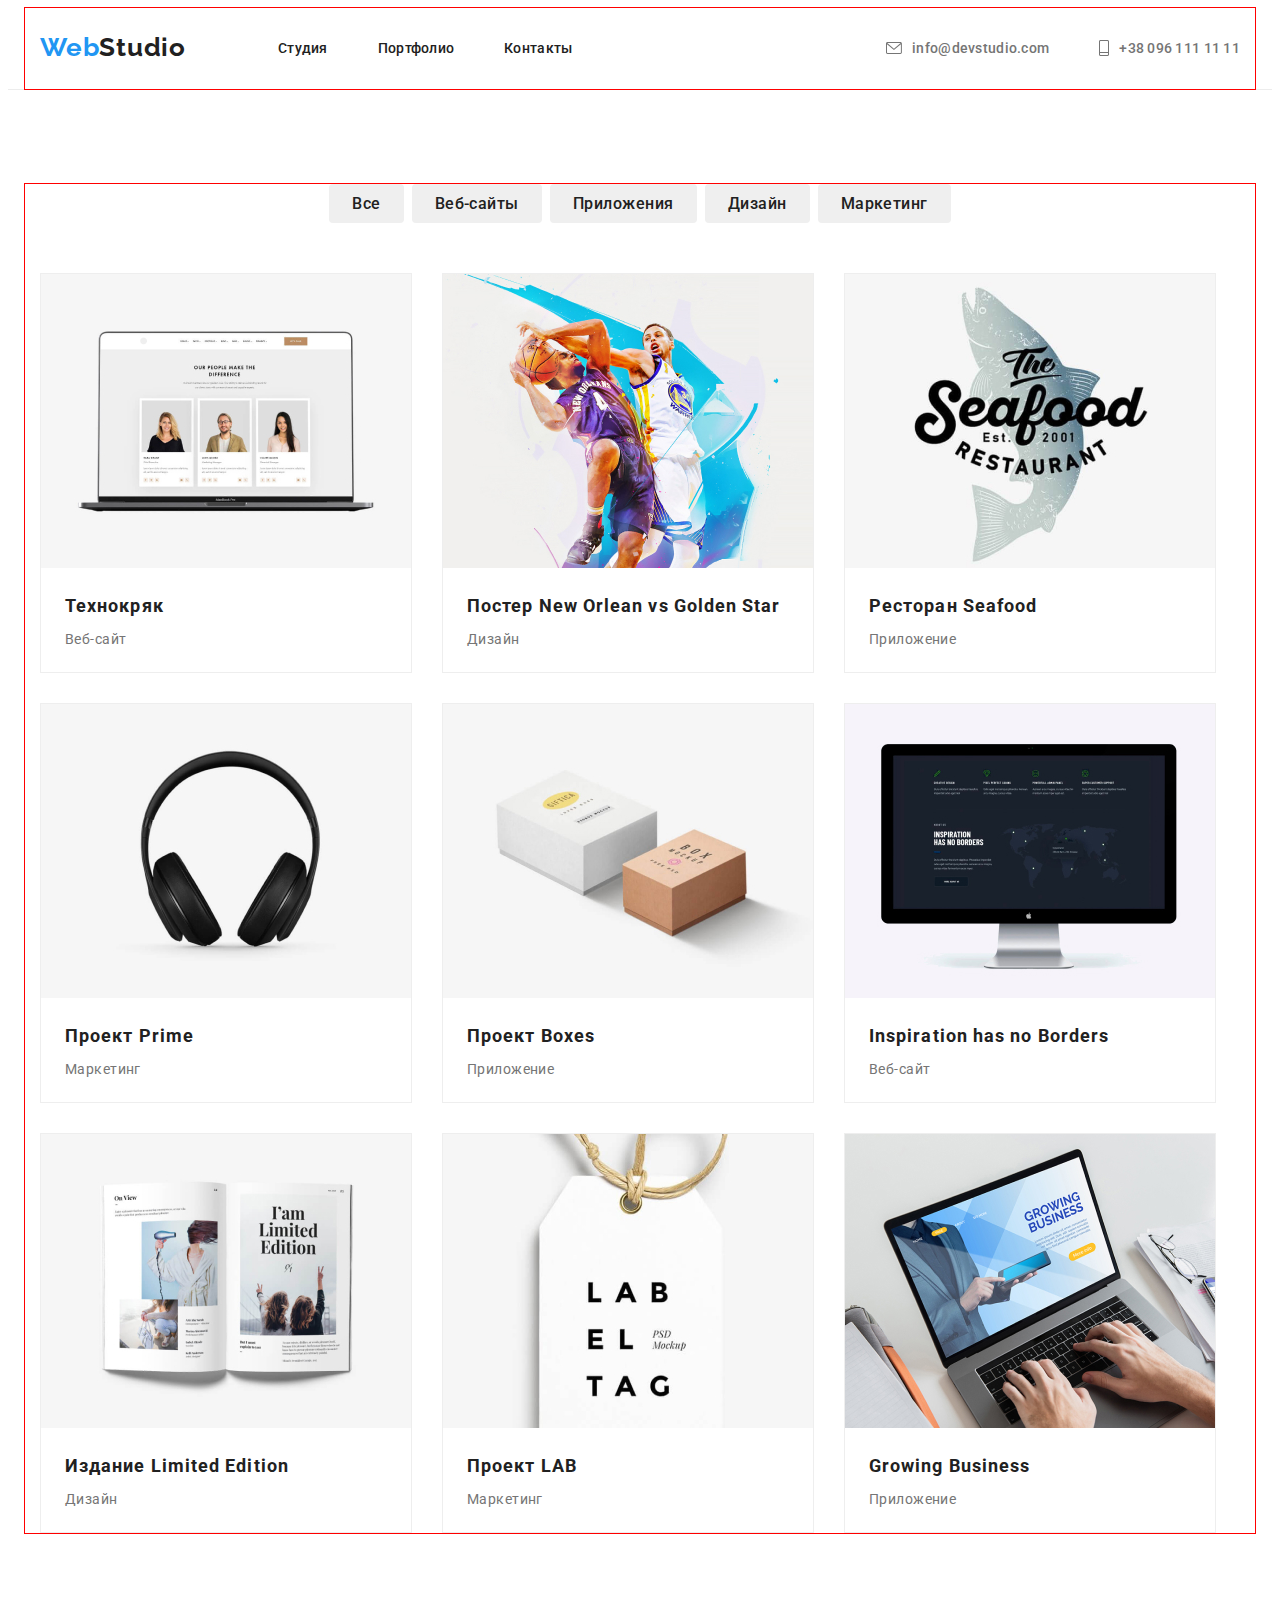
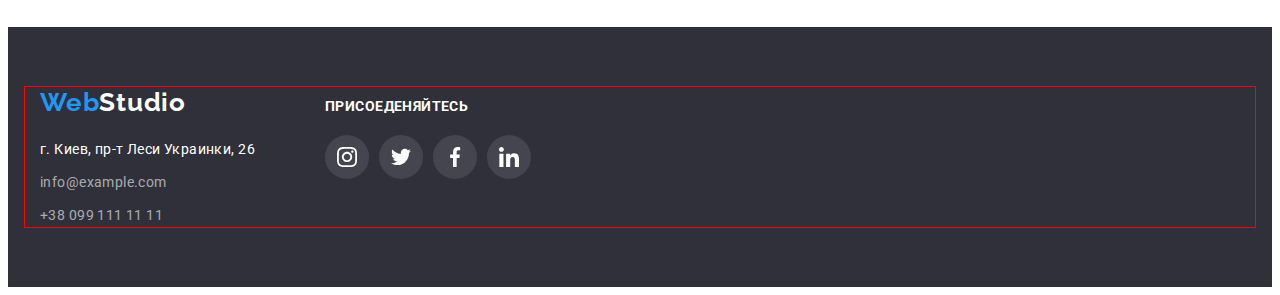
==== portfolio.html @ f44479ab "start" ====
<!DOCTYPE html>
<html lang="en">
  <!--Head-->
  <head>
    <meta charset="UTF-8">
    <meta http-equiv="X-UA-Compatible" content="IE=edge">
    <meta name="viewport" content="width=device-width, initial-scale=1.0">
    <link rel="preconnect" href="https://fonts.googleapis.com">
    <link rel="preconnect" href="https://fonts.gstatic.com" crossorigin>
    <link href="https://fonts.googleapis.com/css2?family=Raleway:wght@700&family=Roboto:wght@400;500;700;900&display=swap" rel="stylesheet">

    <title>Document</title>
    <link rel="stylesheet" href="https://cdnjs.cloudflare.com/ajax/libs/modern-normalize/1.1.0/modern-normalize.min.css" 
    integrity="sha512-wpPYUAdjBVSE4KJnH1VR1HeZfpl1ub8YT/NKx4PuQ5NmX2tKuGu6U/JRp5y+Y8XG2tV+wKQpNHVUX03MfMFn9Q==" crossorigin="anonymous"
     referrerpolicy="no-referrer" />
    <style>
        a{
        text-decoration: none;
        }
    </style>
    <link rel="stylesheet" href="./css/styles.css">
  </head>

  <!--Body-->
  <body>

    <!--Header-->
    <header class="header">
      <div class="containar">
        <div class="nav-header">
          <a href="" class="logo">Web<span class="logo-accent">Studio</span></a>
          <nav>
            <ul class="site-nav ">
              <li class="items"><a href="./index.html" class="link ">Студия</a></li>
              <li class="items"><a href="" class="link ">Портфолио</a></li>
              <li class="items"><a href="" class="link">Контакты</a></li>
            </ul>
          </nav>
          <ul class="auth-nav">
            <li class="items">
              <a href="mailto:info@devstudio.com" class="auth-link">
                <svg class="address-list" width="16" height="12">
                  <use href="./images/icons.svg#icon-envelope-hover-1">
                  </use>
                </svg>
                info@devstudio.com
              </a>
            </li>
            <li class="items">
              <a href="tel:+380961111111" class="auth-link">
                <svg class="tel" width="10" height="16">
                  <use href="./images/icons.svg#icon-Vector-1">
                  </use>
                </svg>
                +38 096 111 11 11</a>
            </li>
          </ul>
        </div>
      </div>
    </header>
   <!--Main-->
   <main>
      <section class="pointer">
          <div class="containar">
            <h1 class="visually-hidden">Работы</h1>
             <ul class="list">
               <li class="work">
                  <button type="button" class="main-button">Все</button>
               </li>

               <li class="work">
                   <button type="button" class="main-button">Веб-сайты</button>
               </li>

               <li class="work">
                   <button type="button" class="main-button">Приложения</button>
               </li>

               <li class="work">
                   <button type="button" class="main-button">Дизайн</button>
               </li>

               <li class="work">
                  <button type="button" class="main-button" >Маркетинг</button>
               </li>
             </ul>

             <ul class="feature">
                <li class="item">
                   <a class="links" href="">
                    <img src="./images/tehnokryak.jpg" alt="Технокряк" width="370"></a>
                    <div  class="project-names">
                      <h2 class="project-title">Технокряк</h2>
                      <p class="text">Веб-сайт</p>
                    </div>
                </li>

                <li class="item">
                   <a class="links" href="">
                    <img src="./images/Golden_Star.jpg" alt="Постер" width="370"></a>
                    <div class="project-names">
                      <h2 lang="en" class="project-title" >Постер New Orlean vs Golden Star</h2>
                      <p class="text">Дизайн</p>
                    </div>
                </li>

                <li class="item">
                   <a class="links" href="">
                    <img src="./images/Seafood.jpg" alt="Ресторан" width="370"></a>
                    <div class="project-names">
                      <h2 class="project-title">Ресторан Seafood</h2>
                      <p class="text">Приложение</p>
                    </div>
                </li>

                <li class="item">
                   <a class="links" href="">
                    <img src="./images/Prime.jpg" alt="Проэкт" width="370"></a>
                    <div class="project-names">
                      <h2 class="project-title">Проект Prime</h2>
                      <p class="text">Маркетинг</p>
                    </div>
                </li>

                <li class="item">
                  <a class="links" href="">
                    <img src="./images/Boxes.jpg" alt="Коробки" width="370"></a>
                    <div class="project-names">
                      <h2 class="project-title">Проект Boxes</h2>
                      <p class="text">Приложение</p>
                    </div>
                </li>

                <li class="item">
                   <a class="links" href="">
                    <img src="./images/Borders.jpg" alt="Комп" width="370"></a>
                     <div class="project-names">
                      <h2 class="project-title">Inspiration has no Borders</h2>
                      <p class="text">Веб-сайт</p>
                     </div>
                </li>

                <li class="item">
                   <a class="links" href="">
                    <img src="./images/Limited_Edition.jpg" alt="Издание" width="370"></a>
                     <div class="project-names">
                      <h2 class="project-title">Издание Limited Edition</h2>
                      <p class="text">Дизайн</p>
                     </div>
                </li>

                <li class="item">
                   <a class="links" href="">
                    <img src="./images/LAB.jpg" alt="Проэктлаб" width="370"></a>
                     <div class="project-names">
                      <h2 class="project-title">Проект LAB</h2>
                      <p class="text">Маркетинг</p>
                     </div>
                </li>

                <li class="item">
                   <a class="links" href="">
                    <img src="./images/Growing_Business.jpg" alt="Бизнес" width="370"></a>
                     <div class="project-names">
                      <h2 class="project-title">Growing Business</h2>
                      <p class="text">Приложение</p>
                     </div>
                </li>

              </ul>
        </div>
      </section>
     </main>

      <!--Футер-->
      <footer class="foter">
        <div class="containar-foter">
          <div class="logo-all">
            <a href="" class="logo-footer">Web<span class="accent">Studio</span></a>
            <address class="address-title">
              г. Киев, пр-т Леси Украинки, 26
            </address>
      
            <address class="address">
              <ul>
                <li class="mail-link">
              <a class="footer-mail" href="mailto:info@example.com" class="mail">info@example.com</a><br>
              </li>
              <li class="telefon-link">
              <a class="footer-telefon" href="tel:+380991111111" class="telefon">+38 099 111 11 11</a>
              </li>
              </ul>
            </address>
          </div>
          <div class="icons">
            <h2 class="join">ПРИСОЕДЕНЯЙТЕСЬ</h2>
            <ul class="join-link-icons">
              <li class="join-list">
                <a href="" class="join-link">
                  <svg class="join-link-icon" width="20" height="20">
                    <use href="./images/icons.svg#icon-instagram-2">
                    </use>
                  </svg>
                </a>
              </li>
      
              <li class="join-list">
                <a href="" class="join-link">
                  <svg class="join-link-icon" width="20" height="20">
                    <use href="./images/icons.svg#icon-twitter-1"></use>
                  </svg>
                </a>
              </li>
      
              <li class="join-list">
                <a href="" class="join-link">
                  <svg class="join-link-icon" width="20" height="20">
                    <use href="./images/icons.svg#icon-facebook-1"></use>
                  </svg>
                </a>
              </li>
      
              <li class="join-list">
                <a href="" class="join-link">
                  <svg class="join-link-icon" width="20" height="20">
                    <use href="./images/icons.svg#icon-linkedin-1"></use>
                  </svg>
                </a>
              </li>
            </ul>
          </div>
        </div>
      
      </footer>
  </body>
</html>
---- css/styles.css ----
:root { 
--primary-text-color: #212121;
--title-text-color: #757575;
--white-text-color: #FFFFFF;
--footer-text-color: #FFFFFF99;
--accent-color: #2196F3;
--secondary-text-color:0px 1px 3px rgba(0, 0, 0, 0.12),
    0px 1px 1px rgba(0, 0, 0, 0.14),
    0px 2px 1px rgba(0, 0, 0, 0.2);
--portfolio-shadow-set:0px 1px 1px rgba(0, 0, 0, 0.12),
    0px 4px 4px rgba(0, 0, 0, 0.06),
    1px 4px 6px rgba(0, 0, 0, 0.16);
--button-backgroud-color:0px 3px 1px rgba(0, 0, 0, 0.1),
    0px 1px 2px rgba(0, 0, 0, 0.08),
    0px 2px 2px rgba(0, 0, 0, 0.12);

}

p,
h1,
h2,
h3,
h4,
h5,
h6 {
margin: 0;
}

ul {
list-style: none;
margin: 0;
padding-left: 0;
}

body {
color:var(--primary-text-color);
font-family:roboto, sans-serif;
}

img{
display: block;
max-width: 100%;
height: auto;
}








/*Логотип */
.logo {
font-family:Raleway, sans-serif;
width: 145px;
font-weight: 700;
font-size: 26px;
line-height: 1.2;
letter-spacing: 0.03em;
color:var(--accent-color);
padding-top: 24px;
padding-bottom: 25px;
margin-right: 93px;
}

.logo-accent {
color:var(--primary-text-color);
padding-top: 24px;
padding-bottom: 25px;
}
    
.visually-hidden {
position: absolute;
white-space: nowrap;
width: 1px;
height: 1px;
overflow: hidden;
border: 0;
padding: 0;
clip: rect(0 0 0 0);
clip-path: inset(50%);
margin: -1px;
}


/*Контейнер*/
.containar,
.containar-foter{
width: 1200px;
padding-left: 15px;
padding-right: 15px;
margin-right: auto;
margin-left: auto;
outline: 1px solid red;
}


/* Шапка сайта  header */
/* site-nav*/
.header{
background-color: #FFFFFF;
padding-top: 0;
padding-bottom: 0;
border-bottom: 1px solid #ECECEC;
}

.nav-header{
display: flex;
align-items: center;
}


.link {
color:var(--primary-text-color);
font-weight: 500;
font-size: 14px;
line-height: 1.2;
letter-spacing: 0.02em;
padding-top: 32px;
padding-bottom: 32px;
}

.main-button{
color:var(--primary-text-color);
font-weight: 500;
font-size: 16px;
line-height:1.6;
text-align: center;
letter-spacing: 0.03em;
}

.link:hover,
.link:focus {
color:var(--accent-color);
}

.site-nav{
display: flex; 
}

.items{
display: flex;
margin-right: 50px;
}

.items:last-child{
margin-right: 0;
}

.site-nav.link.current {
color:var(--accent-color);
}


/* телефон и почта */
.auth-nav{
display: flex;
margin-left: auto;
}


.address-list,
.tel{
margin-right: 10px;
}

.address-list,
.tel{
fill: currentColor
}

.auth-nav .items + .items{
margin-right: 50px;
}

.auth-nav .items:last-child{
margin-right: 0;
} 

.auth-link{
display: block;
text-decoration: none;
}

.auth-link {
display: flex;
color: var(--title-text-color);
font-weight: 500;
font-size: 14px;
line-height: 1.2;
letter-spacing: 0.02em;
padding-top: 32px;
padding-bottom: 32px;
align-items: center;
}

.auth-link:hover,
.auth-link:focus {
color:var(--accent-color);
}



/* Main */
/* Герой */
.hero{
background-color:#2F303A ;
background-image: linear-gradient(
    rgba(47, 48, 58, 0.4),
    rgba(47, 48, 58, 0.4)
    ),
 url(../images/fon.jpg);
background-repeat: no-repeat;
background-position: center;
background-size: cover;
text-align: center;
padding-top: 200px;
padding-bottom: 200px;
}

.hero-title {
color:var(--white-text-color);
font-weight: 900;
font-size: 44px;
line-height: 1.4;
letter-spacing: 0.06em;
text-transform: uppercase;
margin-top: 0;
width: 696px;
margin-bottom: 40px;
margin-right: auto;
margin-left: auto;
text-align: center;
}

.hero-button {
background-color:var(--accent-color);
color:var(--white-text-color);
font-family: inherit;
font-weight: 700;
font-size: 16px;
line-height: 1.9;
letter-spacing: 0.06em;
border-radius: 4px;
padding: 10px 32px 10px 32px;
border: 1px solid transparent;
}

.pointer {
cursor: pointer;
padding-top: 94px;
padding-bottom: 94px;
}

.work{
margin-right: 8px;
}

.work:last-child{
margin-right: 0;
}
.work:hover,
.work:focus{
box-shadow: var(--button-backgroud-color);
}

.main-button{
font-family:roboto, sans-serif;
border-radius: 4px;
padding: 6px 22px 6px 22px;
border: 1px solid transparent;
}

.project-title{
margin-bottom: 4px;
}

.list{
margin-bottom: 50px;
display: flex;
justify-content: center;
}

/* Детали */
.details{
padding-top: 94px;
}

.feature-list{
display: flex;
justify-content: center;
align-items: center;
}

.feature-list.title {
color:var(--primary-text-color);
font-weight: 700;
font-size: 14px;
line-height: 1.2;
letter-spacing: 0.03em;
text-transform: uppercase;
}

.title {
color:var(--primary-text-color);
font-weight: 700;
font-size: 14px;
line-height: 1.2;
letter-spacing: 0.03em;
text-transform: uppercase;
margin-bottom: 10px;
}

.text-det{
color:var(--title-text-color);
font-size: 14px;
line-height: 1.7;
letter-spacing: 0.03em;  
}

.text{
color:var(--title-text-color);
font-size: 14px;
line-height: 1.7;
letter-spacing: 0.03em;
}


/* Сетка*/
.feature{
display: flex;
flex-wrap: wrap;
}

.item{
width: 370px;
margin-right: 30px;
margin-bottom: 30px;
border: 1px solid #EEEEEE;
}

.item:nth-child(3n){
margin-right: 0;
}

.item:nth-last-child(-n +3){
margin-bottom: 0;
}

.item:hover,
.item:focus {
box-shadow: var(--portfolio-shadow-set);
}

.project-names{
padding: 20px 24px 20px 24px;
}

.list-item{
margin-right: 30px;
}

.list-item:last-child{
margin-right: 0;
}
.details-item {
    display: block;
}
.details-item{
display: flex;
justify-content: center;
align-items: center;
width: 270px;
height: 120px;
margin-bottom: 30px;
background: #F5F4FA;
border-radius: 4px;
}

/* Чем мы занимаемся */

.how-list{
display: flex; 
}

.doing{
padding-top: 94px;
padding-bottom: 94px;
}

.section-title {
color:var(--primary-text-color);
font-weight: 700;
font-size: 36px;
line-height:1.2;
letter-spacing: 0.03em;
margin-bottom: 50px;
text-align: center;
}

.images{
width: 370px;
margin-right: 30px;
}

.images:last-child{
margin-right: 0;
}


/* команда */
.team {
background-color: #F5F4FA;
padding-top: 94px;
padding-bottom: 94px;
}

.team-title {
color:var(--primary-text-color);
font-weight: 700;
font-size: 36px;
line-height: 1.2;
text-align: center;
letter-spacing: 0.03em;
margin-bottom: 50px;
}

.last{
display: flex;
}

.list-employees{
width: 270px;
margin-right: 30px;
background-color: #FFFFFF;

}

.list-employees:last-child{
margin-right: 0;
}

.employees{

text-align: center;
}

.team-list-employees{
padding-top: 30px;
padding-bottom: 30px;
}

.name{
font-weight: 500;
font-size: 16px;
line-height: 1.2;
letter-spacing: 0.03em;
margin-bottom: 10px;
}

.job-title {
color:var(--title-text-color);
font-size: 16px;
line-height: 1.2;
letter-spacing: 0.03em;
margin-bottom: 16px;
}

.project-title {
color:var(--primary-text-color);
font-weight: 700;
font-size: 18px;
line-height: 2;
letter-spacing: 0.06em;
}

.project-title.text {
color:var(--title-text-color);
font-weight: 400;
font-size: 16px;
line-height: 1.9;
letter-spacing: 0.03em;
}

/*SVG Команда*/
.team-soc-list{
display: flex;
justify-content: center;
}

.team-soc-item{
width: 44px;
height: 44px;
margin-left: 10px;

}

.team-soc-item:first-child{
margin-left: 0;
}
   
.team-soc-link{
display: flex;
align-items: center;
justify-content: center;
width: 100%;
height: 100%;
border-radius: 50%;
color: #AFB1B8;
}

.team-soc-link:hover,
.team-soc-link:focus {
background-color: #2196F3;
color: #FFFFFF;
}
.team-soc-icon{
fill: currentColor;
}

.employees{
    box-shadow: var(--secondary-text-color);
}


/*Постоянные клиенты*/

.regular-customers {
padding-top: 94px;
padding-bottom: 94px;
}

.reg {
color: var(--primary-text-color);
font-weight: 700;
font-size: 36px;
line-height: 1.2;
text-align: center;
letter-spacing: 0.03em;
margin-bottom: 50px;
}

.regular-customers-items {
display: flex;
justify-content: space-between;
}

.regular-customers-link{
display: flex;
justify-content: space-between;
}

.regular-customers-link{
display: flex;
width: 170px;
height: 92px;
justify-content: center;
align-items: center;
border: 1px solid  #AFB1B8;
border-radius: 4px;
color:  #AFB1B8;
}

.regular-customers-link:hover,
.regular-customers-link:focus{
border-color: #2196F3;
color: #2196F3;
}

.regular-customers-icon {
fill: currentColor
}


/* footer */
.foter{
background-color: #2F303A;;
padding-top: 60px;
padding-bottom: 60px;
}

.logo-all{
justify-content: flex-start;
margin-right: 70px;
}

.containar-foter{
display: flex;
align-items: baseline;    
}

.logo-footer {
color:var(--accent-color);
font-family:Raleway, sans-serif;
font-weight: 700;
font-size: 26px;
line-height:1.2;
letter-spacing: 0.03em;
width: 145px;
}

.accent {
color:var(--white-text-color);
}

.address-title{
color:var(--white-text-color); 
font-style: normal;
font-size: 14px;
line-height: 1.7;
letter-spacing: 0.03em;
margin-top: 20px;
}

.address{
margin-top: 9px;
}

.footer-mail,
.footer-telefon{
color:var(--footer-text-color);
font-style: normal;
font-size: 14px;
line-height: 1.7;
letter-spacing: 0.03em;
}

.footer-mail:hover,
.footer-mail:focus{
color:var(--accent-color);
}

.footer-telefon:hover,
.footer-telefon:focus {
color: var(--accent-color);
}


.mail-link{
    margin-bottom: 9px;
}

.icons{
display: block;
}

.join{       
font-weight: 700;
font-size: 14px;
line-height: 1.2;
letter-spacing: 0.03em;
color: #FFFFFF;
margin-bottom: 20px;     
}

.join-link-icons{
display: flex;
}

.join-list-icons {
display: flex;
justify-content: center;
}

.join-list {
width: 44px;
height: 44px;
margin-left: 10px;
}

.join-list:first-child {
margin-left: 0;
}

.join-link {
display: flex;
align-items: center;
justify-content: center;
width: 100%;
height: 100%;
border-radius: 50%;
color: #FFFFFF;
background-color:  rgba(255, 255, 255, 0.1);
}

.join-link:hover,
.join-link:focus {
background-color: #2196F3;
color: #FFFFFF;
}

.join-link-icon {
fill: currentColor;
}

/* portfolio */
.main-button:hover,
.main-button:focus{
background-color:var(--accent-color);
color:var(--white-text-color);
}
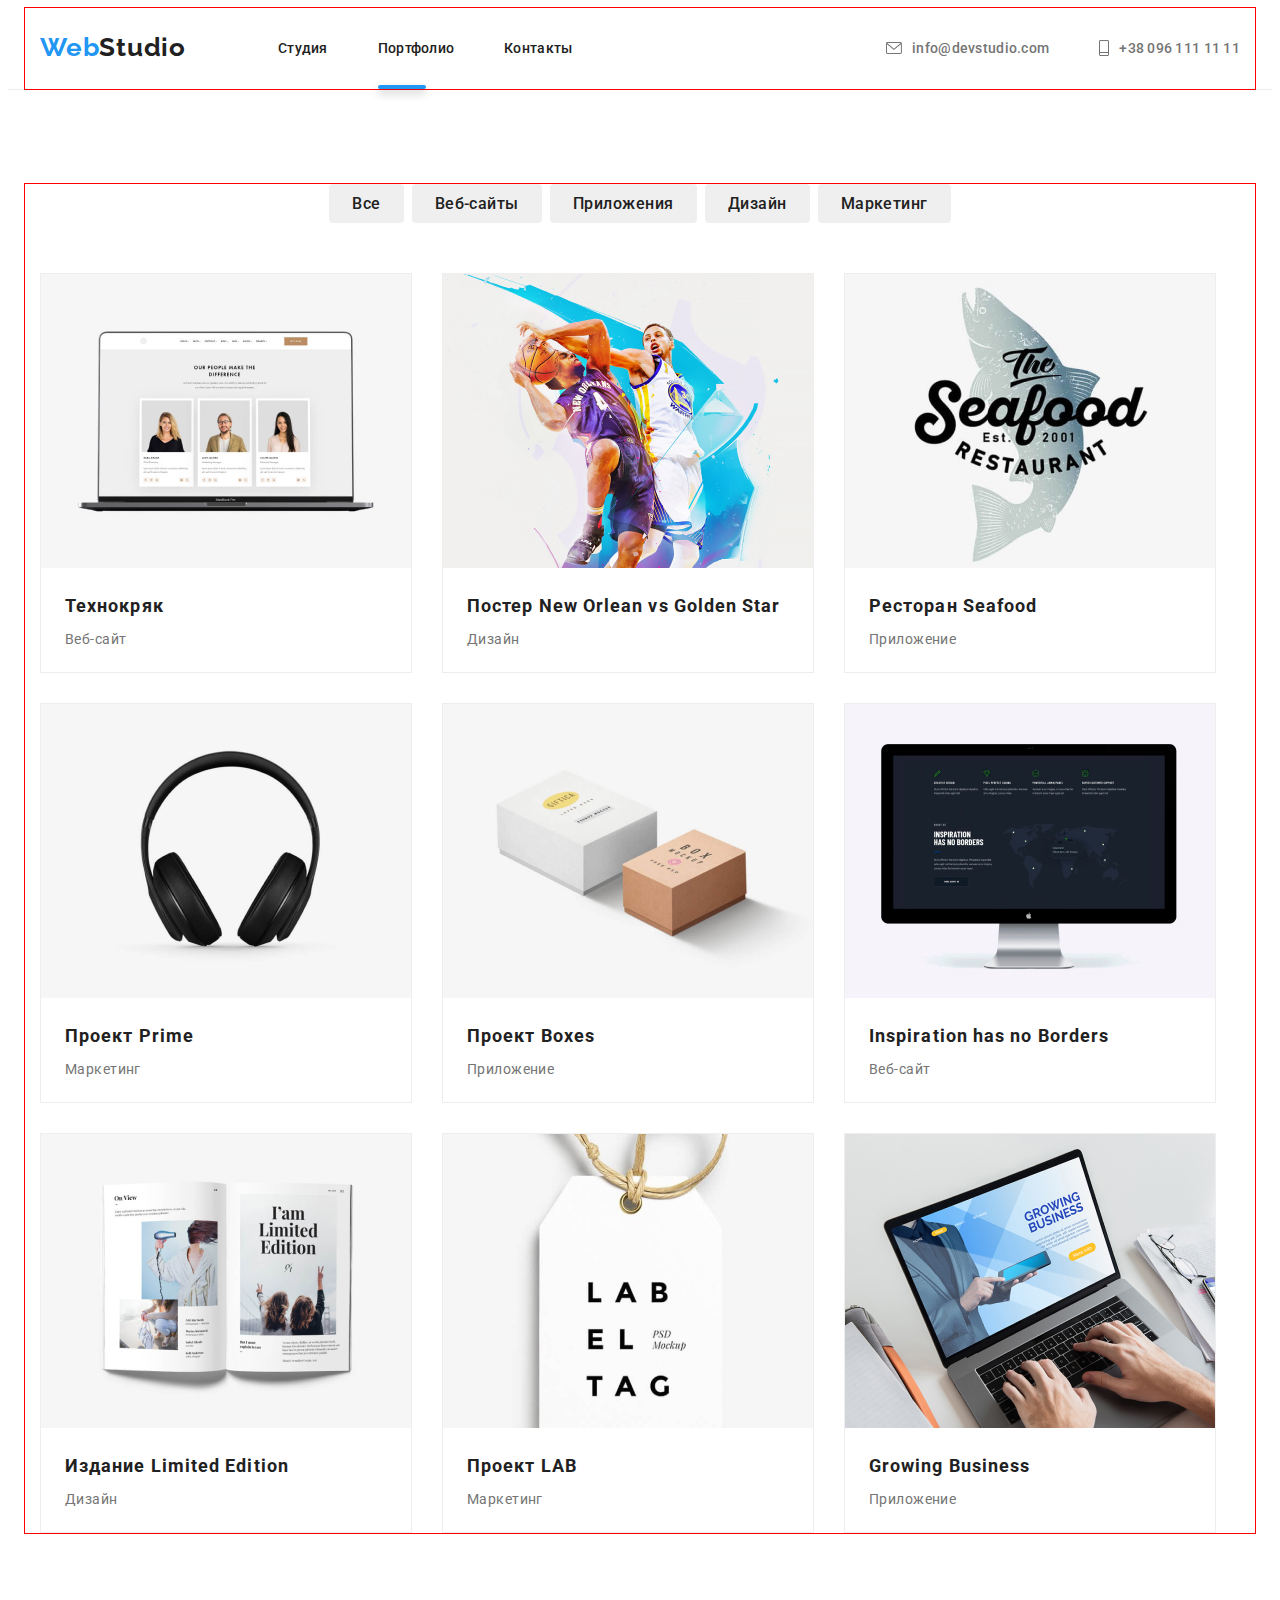
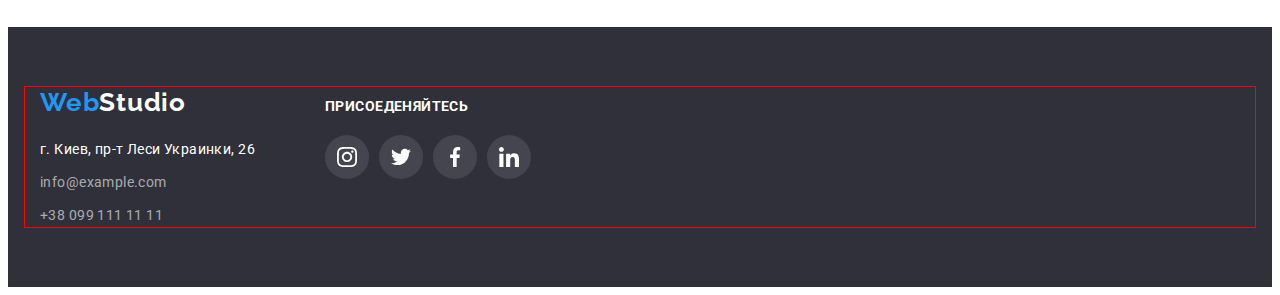
==== commit ad19e543: "goit-markup-hw-05 18.06" ====
--- a/portfolio.html
+++ b/portfolio.html
@@ -31,9 +31,9 @@
           <a href="" class="logo">Web<span class="logo-accent">Studio</span></a>
           <nav>
             <ul class="site-nav ">
-              <li class="items"><a href="./index.html" class="link ">Студия</a></li>
-              <li class="items"><a href="" class="link ">Портфолио</a></li>
-              <li class="items"><a href="" class="link">Контакты</a></li>
+              <li class="items"><a href="./index.html" class="link decoration">Студия</a></li>
+              <li class="items"><a href="" class="link current decoration">Портфолио</a></li>
+              <li class="items"><a href="" class="link decoration">Контакты</a></li>
             </ul>
           </nav>
           <ul class="auth-nav">
@@ -88,7 +88,16 @@
              <ul class="feature">
                 <li class="item">
                    <a class="links" href="">
-                    <img src="./images/tehnokryak.jpg" alt="Технокряк" width="370"></a>
+                    <div class="feature-item-links">
+                      <img src="./images/tehnokryak.jpg" alt="Технокряк" width="370">
+                      <div class="overlay">
+                        <p class="item-images">Ресурс предлагает комплексные предложения 
+                                           с разным уровнем функционала и сервисов.
+                                           Все это позволит посетителю получить
+                                           исчерпывающие сведения о компании или частном лице.</p>
+                      </div>
+                    </div>
+                  </a>
                     <div  class="project-names">
                       <h2 class="project-title">Технокряк</h2>
                       <p class="text">Веб-сайт</p>
@@ -184,10 +193,10 @@
             <address class="address">
               <ul>
                 <li class="mail-link">
-              <a class="footer-mail" href="mailto:info@example.com" class="mail">info@example.com</a><br>
+              <a class="footer-mail" href="mailto:info@example.com" >info@example.com</a><br>
               </li>
               <li class="telefon-link">
-              <a class="footer-telefon" href="tel:+380991111111" class="telefon">+38 099 111 11 11</a>
+              <a class="footer-telefon" href="tel:+380991111111" >+38 099 111 11 11</a>
               </li>
               </ul>
             </address>
--- a/css/styles.css
+++ b/css/styles.css
@@ -144,6 +144,29 @@
 margin-right: 50px;
 }
 
+.site-nav>.items{
+position: relative;
+}
+
+.site-nav .link.current::after {
+content: "";
+position: absolute;
+bottom: 0;
+display: block;
+width: 48px;
+height: 4px;
+border-radius: 2px;
+background-color: var(--accent-color);
+filter: drop-shadow(0px 4px 4px rgba(0, 0, 0, 0.25));
+}
+
+.link{
+transition: color 250ms cubic-bezier(0.4, 0, 0.2, 1);
+}
+.auth-link{
+transition: color 250ms cubic-bezier(0.4, 0, 0.2, 1);
+}
+
 .items:last-child{
 margin-right: 0;
 }
@@ -243,8 +266,17 @@
 line-height: 1.9;
 letter-spacing: 0.06em;
 border-radius: 4px;
-padding: 10px 32px 10px 32px;
-border: 1px solid transparent;
+padding: 10px 32px;
+box-shadow: 0px 4px 4px rgba(0, 0, 0, 0.15);
+}
+
+.hero-button:hover,
+.hero-button:focus{
+background-color: #2196F3;
+}
+
+.hero-button{
+transition: background-color 250ms cubic-bezier(0.4, 0, 0.2, 1);
 }
 
 .pointer {
@@ -260,6 +292,7 @@
 .work:last-child{
 margin-right: 0;
 }
+
 .work:hover,
 .work:focus{
 box-shadow: var(--button-backgroud-color);
@@ -271,6 +304,11 @@
 padding: 6px 22px 6px 22px;
 border: 1px solid transparent;
 }
+.main-button{
+transition: background-color 250ms cubic-bezier(0.4, 0, 0.2, 1),
+color 250ms cubic-bezier(0.4, 0, 0.2, 1),
+box-shadow 250ms cubic-bezier(0.4, 0, 0.2, 1);
+}
 
 .project-title{
 margin-bottom: 4px;
@@ -333,6 +371,9 @@
 flex-wrap: wrap;
 }
 
+.links{
+transition: box-shadow 250ms cubic-bezier(0.4, 0, 0.2, 1);
+}
 .item{
 width: 370px;
 margin-right: 30px;
@@ -351,6 +392,9 @@
 .item:hover,
 .item:focus {
 box-shadow: var(--portfolio-shadow-set);
+}
+.overlay{
+transition: transform 250ms cubic-bezier(0.4, 0, 0.2, 1);
 }
 
 .project-names{
@@ -379,7 +423,6 @@
 }
 
 /* Чем мы занимаемся */
-
 .how-list{
 display: flex; 
 }
@@ -406,6 +449,52 @@
 
 .images:last-child{
 margin-right: 0;
+}
+
+.images-thumb{
+position: relative;
+}
+
+.item-images{
+position: absolute;
+top: 0;
+font-weight: 400;
+font-size: 18px;
+line-height: 1.6;
+letter-spacing: 0.03em;
+color: #FFFFFF;
+background-color:rgba(33, 150, 243, 0.9);
+padding: 63px 24px;
+height: 100%;
+transform: translateY(101%);
+transition: transform 300ms linear;
+}
+
+.item:hover .item-images{
+transform: translateY(0);
+}
+
+.feature-item-links{
+position: relative;
+overflow: hidden;
+}
+
+.suggestions{ 
+display: flex;
+justify-content: center;
+align-items: center;
+font-weight: 700;
+font-size: 14px;
+line-height: 1.2;     
+letter-spacing: 0.03em;
+text-transform: uppercase;
+position: absolute;
+width: 370px;
+height: 70px;
+left: 0;
+bottom: 0;
+color: #FFFFFF;
+background-color: rgba(47, 48, 58, 0.8);
 }
 
 
@@ -434,7 +523,6 @@
 width: 270px;
 margin-right: 30px;
 background-color: #FFFFFF;
-
 }
 
 .list-employees:last-child{
@@ -442,7 +530,6 @@
 }
 
 .employees{
-
 text-align: center;
 }
 
@@ -493,7 +580,6 @@
 width: 44px;
 height: 44px;
 margin-left: 10px;
-
 }
 
 .team-soc-item:first-child{
@@ -515,14 +601,19 @@
 background-color: #2196F3;
 color: #FFFFFF;
 }
+
+.team-soc-link{
+transition: background-color 250ms cubic-bezier(0.4, 0, 0.2, 1),
+color 250ms cubic-bezier(0.4, 0, 0.2, 1);
+}
+
 .team-soc-icon{
 fill: currentColor;
 }
 
 .employees{
-    box-shadow: var(--secondary-text-color);
-}
-
+ box-shadow: var(--secondary-text-color);
+}
 
 /*Постоянные клиенты*/
 
@@ -549,6 +640,11 @@
 .regular-customers-link{
 display: flex;
 justify-content: space-between;
+}
+
+.regular-customers-link{
+transition: color 250ms cubic-bezier(0.4, 0, 0.2, 1);
+    
 }
 
 .regular-customers-link{
@@ -638,7 +734,16 @@
 
 
 .mail-link{
-    margin-bottom: 9px;
+margin-bottom: 9px;
+}
+
+
+.footer-mail{
+transition:color 250ms cubic-bezier(0.4, 0, 0.2, 1);
+}
+
+.footer-telefon{
+transition: color 250ms cubic-bezier(0.4, 0, 0.2, 1);
 }
 
 .icons{
@@ -684,6 +789,10 @@
 background-color:  rgba(255, 255, 255, 0.1);
 }
 
+.join-link{
+transition: background-color 250ms cubic-bezier(0.4, 0, 0.2, 1);
+}
+
 .join-link:hover,
 .join-link:focus {
 background-color: #2196F3;
@@ -699,4 +808,60 @@
 .main-button:focus{
 background-color:var(--accent-color);
 color:var(--white-text-color);
-}+}
+
+/* Модальное окно */
+.backdrop{
+position: fixed;
+top: 0;
+left:0;
+width: 100%;
+height: 100%;
+background-color: rgba(0, 0, 0, 0.2);
+transition: opacity 250ms cubic-bezier(0.4, 0, 0.2, 1),
+visibiity 250ms cubic-bezier(0.4, 0, 0.2, 1);
+}
+
+.backdrop.is-hidden .modal-order {
+transform: translate(0, 0);
+scale(0);
+}
+
+
+.modal{
+position: absolute;
+top: 50%;
+left: 50%;
+transform: translate(-50%, -50%) scale(1);
+width: 528px;
+min-height: 581px;
+background-color: #FFFFFF;
+border-radius: 4px;
+transition: transform 250ms cubic-bezier(0.4, 0, 0.2, 1);
+}
+
+.model-close-button{
+position: absolute;
+top: 8px;
+right: 8px;
+width: 30px;
+height: 30px;
+border: 1px solid rgba(0, 0, 0, 0.1);
+border-radius: 50%;
+background-color: transparent;
+display: flex;
+align-items: center;
+justify-content: center;
+}
+
+.modal-icon{
+color:#000000; ;
+}
+
+.is-hidden{
+opacity: 0;
+visibility: hidden;
+pointer-events: none;
+transition: transform 250ms cubic-bezier(0.4, 0, 0.2, 1);
+}
+
